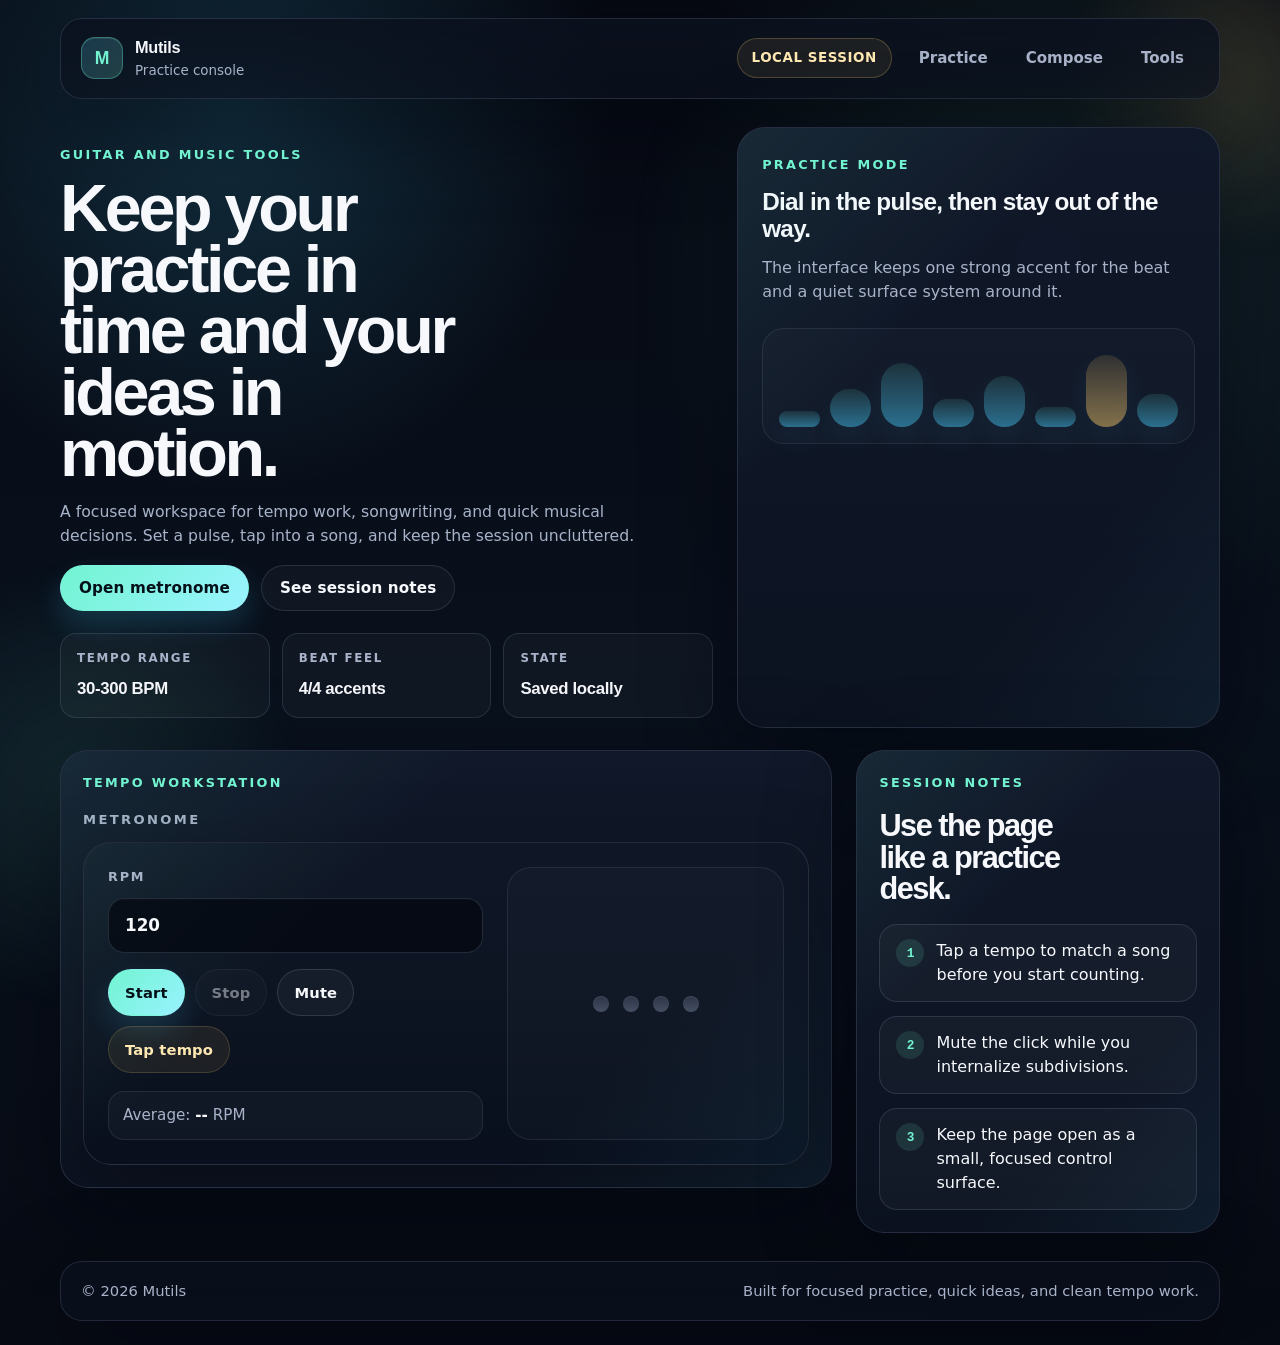
==== index.html @ ac15b877 "Inline strummer widget into main.html - Move strummer.html content directly into components/main.htm" ====
<!doctype html>
<html lang="en">
  <head>
    <meta charset="utf-8">
    <meta name="viewport" content="width=device-width, initial-scale=1">
    <title>Mutils</title>
    <link rel="stylesheet" href="assets/css/styles.css">
    <link rel="stylesheet" href="assets/css/metronome.css">
    <link rel="stylesheet" href="assets/css/strummer.css">
    <script src="assets/js/app.js" defer></script>
    <script src="assets/js/metronome.js" defer></script>
    <script src="assets/js/strummer.js" defer></script>
  </head>
  <body>
    <div class="app-shell">
      <div data-component="components/header.html"></div>
      <main data-component="components/main.html"></main>
      <div data-component="components/footer.html"></div>
    </div>
  </body>
</html>
---- assets/css/styles.css ----
:root {
  color-scheme: dark;
  --bg: #070b14;
  --bg-soft: #0e1524;
  --panel: rgba(13, 20, 35, 0.82);
  --panel-strong: rgba(16, 24, 42, 0.94);
  --text: #f6f8fc;
  --muted: #a8b3c9;
  --line: rgba(167, 182, 214, 0.16);
  --line-strong: rgba(124, 244, 212, 0.24);
  --accent: #72f4d1;
  --accent-strong: #48cfff;
  --accent-warm: #f2c66d;
  --shadow: 0 24px 90px rgba(1, 4, 12, 0.45);
  --radius-xl: 28px;
  --radius-lg: 22px;
  --radius-md: 16px;
  --display: "Bahnschrift", "Aptos Display", "Segoe UI Variable Display", "Segoe UI", sans-serif;
  --body: "Aptos", "Segoe UI", system-ui, sans-serif;
  --mono: "Cascadia Mono", "SFMono-Regular", Consolas, monospace;
}

* {
  box-sizing: border-box;
}

html {
  min-height: 100%;
}

body {
  min-height: 100vh;
  margin: 0;
  color: var(--text);
  font-family: var(--body);
  line-height: 1.5;
  background:
    radial-gradient(circle at 18% 8%, rgba(72, 207, 255, 0.18), transparent 24rem),
    radial-gradient(circle at 82% 18%, rgba(114, 244, 209, 0.12), transparent 26rem),
    linear-gradient(180deg, #060912 0%, #09111d 54%, #070b14 100%);
  overflow-x: hidden;
}

body::before,
body::after {
  content: "";
  position: fixed;
  inset: auto;
  pointer-events: none;
  z-index: -1;
  filter: blur(18px);
  opacity: 0.9;
}

body::before {
  top: -6rem;
  right: -8rem;
  width: 22rem;
  height: 22rem;
  border-radius: 50%;
  background: radial-gradient(circle, rgba(242, 198, 109, 0.18) 0%, rgba(242, 198, 109, 0) 70%);
}

body::after {
  bottom: -8rem;
  left: -10rem;
  width: 30rem;
  height: 30rem;
  border-radius: 50%;
  background: radial-gradient(circle, rgba(114, 244, 209, 0.12) 0%, rgba(114, 244, 209, 0) 68%);
}

a {
  color: inherit;
  text-decoration: none;
}

a,
button,
input {
  -webkit-tap-highlight-color: transparent;
}

.app-shell {
  display: grid;
  min-height: 100vh;
  grid-template-rows: auto 1fr auto;
}

.site-header,
.hero,
.workspace-grid,
.site-footer {
  width: min(1160px, calc(100% - 32px));
  margin-inline: auto;
}

.site-header,
.site-footer,
.hero,
.workspace-grid {
  opacity: 0;
  transform: translateY(12px);
  transition:
    opacity 220ms ease,
    transform 220ms ease;
}

body[data-ready="true"] .site-header,
body[data-ready="true"] .hero,
body[data-ready="true"] .workspace-grid,
body[data-ready="true"] .site-footer {
  opacity: 1;
  transform: translateY(0);
}

.site-header {
  display: flex;
  align-items: center;
  justify-content: space-between;
  gap: 20px;
  margin-top: 18px;
  padding: 16px 20px;
  border: 1px solid var(--line);
  border-radius: var(--radius-lg);
  background: linear-gradient(180deg, rgba(11, 17, 30, 0.88), rgba(11, 17, 30, 0.68));
  box-shadow: var(--shadow);
  backdrop-filter: blur(18px);
}

.brand {
  display: inline-flex;
  align-items: center;
  gap: 12px;
  min-width: 0;
}

.brand-mark {
  display: grid;
  width: 42px;
  height: 42px;
  place-items: center;
  border: 1px solid rgba(114, 244, 209, 0.32);
  border-radius: 14px;
  background:
    linear-gradient(135deg, rgba(72, 207, 255, 0.18), rgba(114, 244, 209, 0.18)),
    rgba(255, 255, 255, 0.02);
  box-shadow: inset 0 1px 0 rgba(255, 255, 255, 0.08);
  color: var(--accent);
  font-family: var(--display);
  font-size: 1.1rem;
  font-weight: 700;
}

.brand-copy {
  display: grid;
  gap: 2px;
}

.brand-copy strong {
  font-family: var(--display);
  font-size: 1.02rem;
  font-weight: 700;
  letter-spacing: -0.02em;
}

.brand-copy small {
  color: var(--muted);
  font-size: 0.84rem;
}

.header-meta {
  display: flex;
  align-items: center;
  justify-content: flex-end;
  gap: 12px;
  flex-wrap: wrap;
}

.session-pill {
  display: inline-flex;
  align-items: center;
  gap: 8px;
  padding: 9px 14px;
  border: 1px solid rgba(242, 198, 109, 0.24);
  border-radius: 999px;
  background: rgba(242, 198, 109, 0.08);
  color: #ffe8b2;
  font-size: 0.84rem;
  font-weight: 700;
  letter-spacing: 0.04em;
  text-transform: uppercase;
}

.nav-links {
  display: flex;
  align-items: center;
  gap: 8px;
  flex-wrap: wrap;
}

.nav-links a {
  min-height: 38px;
  padding: 9px 14px;
  border-radius: 999px;
  color: var(--muted);
  font-size: 0.94rem;
  font-weight: 600;
  border: 1px solid transparent;
  transition:
    background-color 160ms ease,
    border-color 160ms ease,
    color 160ms ease,
    transform 160ms ease;
}

.nav-links a:hover,
.nav-links a:focus-visible {
  border-color: rgba(114, 244, 209, 0.18);
  background: rgba(255, 255, 255, 0.03);
  color: var(--text);
  outline: none;
  transform: translateY(-1px);
}

.hero {
  display: grid;
  grid-template-columns: minmax(0, 1.15fr) minmax(280px, 0.85fr);
  gap: 24px;
  align-items: stretch;
  padding: 28px 0 12px;
}

.hero-content,
.hero-card,
.workspace-panel,
.notes-card {
  min-width: 0;
}

.hero-content {
  padding: 18px 0 10px;
}

.eyebrow,
.section-kicker,
.panel-kicker {
  margin: 0 0 14px;
  color: var(--accent);
  font-size: 0.8rem;
  font-weight: 800;
  letter-spacing: 0.18em;
  text-transform: uppercase;
}

.hero h1,
.notes-card h2 {
  margin: 0;
  font-family: var(--display);
  letter-spacing: -0.05em;
}

.hero h1 {
  max-width: 11ch;
  font-size: clamp(2.4rem, 5.2vw, 4.6rem);
  line-height: 0.92;
}

.hero-copy {
  max-width: 60ch;
  margin: 16px 0 0;
  color: var(--muted);
  font-size: 0.98rem;
}

.hero-actions {
  display: flex;
  gap: 12px;
  flex-wrap: wrap;
  margin-top: 18px;
}

.button {
  display: inline-flex;
  align-items: center;
  justify-content: center;
  min-height: 46px;
  padding: 0 18px;
  border-radius: 999px;
  border: 1px solid transparent;
  font-size: 0.95rem;
  font-weight: 700;
  letter-spacing: 0.01em;
  transition:
    transform 160ms ease,
    box-shadow 160ms ease,
    border-color 160ms ease,
    background-color 160ms ease;
}

.button:hover,
.button:focus-visible {
  transform: translateY(-1px);
  outline: none;
}

.button-primary {
  color: #041018;
  background: linear-gradient(135deg, var(--accent) 0%, #9af3ff 100%);
  box-shadow: 0 14px 28px rgba(72, 207, 255, 0.18);
}

.button-primary:hover,
.button-primary:focus-visible {
  box-shadow: 0 16px 34px rgba(72, 207, 255, 0.24);
}

.button-ghost {
  border-color: var(--line);
  background: rgba(255, 255, 255, 0.03);
  color: var(--text);
}

.button-ghost:hover,
.button-ghost:focus-visible {
  border-color: rgba(114, 244, 209, 0.28);
  background: rgba(255, 255, 255, 0.05);
}

.hero-stats {
  display: grid;
  grid-template-columns: repeat(3, minmax(0, 1fr));
  gap: 12px;
  margin: 22px 0 0;
}

.hero-stats > div {
  padding: 16px;
  border: 1px solid var(--line);
  border-radius: var(--radius-md);
  background: rgba(255, 255, 255, 0.03);
}

.hero-stats dt {
  color: var(--muted);
  font-size: 0.74rem;
  font-weight: 800;
  letter-spacing: 0.14em;
  text-transform: uppercase;
}

.hero-stats dd {
  margin: 8px 0 0;
  font-family: var(--display);
  font-size: 1.05rem;
  font-weight: 700;
  letter-spacing: -0.02em;
}

.hero-card,
.workspace-panel,
.notes-card {
  position: relative;
  overflow: hidden;
  border: 1px solid var(--line);
  border-radius: var(--radius-xl);
  background:
    linear-gradient(180deg, rgba(17, 25, 43, 0.88), rgba(12, 19, 33, 0.92)),
    var(--panel);
  box-shadow: var(--shadow);
  backdrop-filter: blur(18px);
}

.hero-card {
  padding: 24px;
}

.hero-card::before,
.workspace-panel::before,
.notes-card::before {
  content: "";
  position: absolute;
  inset: 0;
  background:
    linear-gradient(135deg, rgba(114, 244, 209, 0.08), transparent 35%),
    linear-gradient(315deg, rgba(72, 207, 255, 0.06), transparent 30%);
  pointer-events: none;
}

.hero-card strong {
  display: block;
  margin-top: 12px;
  font-family: var(--display);
  font-size: clamp(1.25rem, 1.9vw, 1.7rem);
  line-height: 1.12;
  letter-spacing: -0.03em;
}

.hero-card p,
.notes-card p,
.notes-list {
  position: relative;
  z-index: 1;
}

.hero-card p {
  margin: 14px 0 0;
  color: var(--muted);
}

.signal-track {
  position: relative;
  z-index: 1;
  display: flex;
  align-items: end;
  gap: 10px;
  height: 116px;
  margin-top: 24px;
  padding: 16px;
  border: 1px solid rgba(167, 182, 214, 0.12);
  border-radius: 22px;
  background: rgba(255, 255, 255, 0.02);
}

.signal-track span {
  flex: 1;
  min-height: 16px;
  border-radius: 999px;
  background: linear-gradient(180deg, rgba(114, 244, 209, 0.2), rgba(72, 207, 255, 0.86));
  box-shadow: 0 12px 24px rgba(72, 207, 255, 0.12);
  transform-origin: bottom;
  opacity: 0.55;
}

.signal-track span:nth-child(1) { height: 18%; }
.signal-track span:nth-child(2) { height: 46%; }
.signal-track span:nth-child(3) { height: 78%; }
.signal-track span:nth-child(4) { height: 34%; }
.signal-track span:nth-child(5) { height: 62%; }
.signal-track span:nth-child(6) { height: 24%; }
.signal-track span:nth-child(7) { height: 88%; background: linear-gradient(180deg, rgba(242, 198, 109, 0.24), rgba(242, 198, 109, 0.92)); }
.signal-track span:nth-child(8) { height: 40%; }

.workspace-grid {
  display: grid;
  grid-template-columns: minmax(0, 1.36fr) minmax(280px, 0.64fr);
  gap: 24px;
  align-items: start;
  padding: 10px 0 20px;
}

.workspace-panel,
.notes-card {
  padding: 22px;
}

.workspace-panel {
  min-width: 0;
}

.section-kicker {
  position: relative;
  z-index: 1;
  margin-bottom: 18px;
}

.notes-card {
  position: sticky;
  top: 18px;
}

.notes-card h2 {
  position: relative;
  z-index: 1;
  max-width: 11ch;
  font-size: clamp(1.8rem, 2.4vw, 2.5rem);
  line-height: 1.02;
}

.notes-list {
  display: grid;
  gap: 14px;
  margin: 20px 0 0;
  padding: 0;
  list-style: none;
  counter-reset: note-step;
}

.notes-list li {
  display: grid;
  grid-template-columns: auto 1fr;
  gap: 12px;
  padding: 14px 16px;
  border: 1px solid var(--line);
  border-radius: 18px;
  background: rgba(255, 255, 255, 0.03);
  color: var(--text);
}

.notes-list li::before {
  counter-increment: note-step;
  content: counter(note-step);
  display: grid;
  width: 28px;
  height: 28px;
  place-items: center;
  border-radius: 999px;
  background: rgba(114, 244, 209, 0.12);
  color: var(--accent);
  font-family: var(--mono);
  font-size: 0.8rem;
  font-weight: 700;
}

.notes-list li strong {
  display: block;
  margin-bottom: 4px;
}

.site-footer {
  display: flex;
  justify-content: space-between;
  gap: 16px;
  margin-top: 8px;
  margin-bottom: 24px;
  padding: 18px 20px;
  border: 1px solid var(--line);
  border-radius: var(--radius-lg);
  background: rgba(11, 17, 30, 0.68);
  color: var(--muted);
  font-size: 0.92rem;
  box-shadow: var(--shadow);
  backdrop-filter: blur(18px);
}

.site-footer span:last-child {
  text-align: right;
}

.load-error {
  width: min(720px, calc(100% - 32px));
  margin: 48px auto;
  padding: 24px;
  border: 1px solid var(--line);
  border-radius: var(--radius-lg);
  background: var(--panel-strong);
}

.load-error h1 {
  margin: 0 0 8px;
  font-family: var(--display);
}

.load-error p {
  margin: 0;
  color: var(--muted);
}

:focus-visible {
  outline: 2px solid rgba(114, 244, 209, 0.8);
  outline-offset: 3px;
}

@media (max-width: 980px) {
  .hero,
  .workspace-grid {
    grid-template-columns: 1fr;
  }

  .notes-card {
    position: static;
  }
}

@media (max-width: 760px) {
  .site-header,
  .hero,
  .workspace-grid,
  .site-footer {
    width: min(100% - 24px, 1160px);
  }

  .site-header {
    flex-direction: column;
    align-items: flex-start;
  }

  .header-meta,
  .nav-links {
    width: 100%;
  }

  .header-meta {
    flex-direction: column;
    align-items: flex-start;
  }

  .nav-links {
    justify-content: flex-start;
  }

  .hero {
    padding-top: 20px;
  }

  .hero h1 {
    max-width: 12ch;
    font-size: clamp(2.9rem, 14vw, 4.8rem);
  }

  .hero-stats {
    grid-template-columns: 1fr;
  }

  .hero-actions {
    flex-direction: column;
    align-items: stretch;
  }

  .button {
    width: 100%;
  }

  .site-footer {
    flex-direction: column;
  }

  .site-footer span:last-child {
    text-align: left;
  }
}

@media (prefers-reduced-motion: reduce) {
  *,
  *::before,
  *::after {
    animation-duration: 0.01ms !important;
    animation-iteration-count: 1 !important;
    transition-duration: 0.01ms !important;
    scroll-behavior: auto !important;
  }
}
---- assets/css/metronome.css ----
/* Metronome widget styles */
.widget-area {
  display: block;
  width: 100%;
  padding: 0;
  margin: 0;
}

.metronome-embed {
  width: 100%;
  min-width: 0;
}

.metronome {
  box-sizing: border-box;
  width: 100%;
  max-width: none;
  margin: 0;
}

.widget-module {
  padding: 0;
}

.widget-title {
  margin: 0 0 12px;
  color: var(--muted);
  font-size: 0.82rem;
  font-weight: 800;
  letter-spacing: 0.18em;
  text-transform: uppercase;
}

.metronome-card {
  position: relative;
  display: grid;
  grid-template-columns: minmax(0, 1.15fr) minmax(220px, 0.85fr);
  gap: 24px;
  align-items: stretch;
  width: 100%;
  overflow: hidden;
  padding: 24px;
  border: 1px solid rgba(167, 182, 214, 0.16);
  border-radius: 28px;
  background:
    linear-gradient(180deg, rgba(15, 23, 39, 0.96), rgba(9, 15, 28, 0.98)),
    rgba(21, 27, 35, 0.96);
  color: var(--text, #eee);
  box-shadow: 0 24px 80px rgba(0, 0, 0, 0.28);
}

.metronome-card::before {
  content: "";
  position: absolute;
  inset: 0;
  background:
    linear-gradient(135deg, rgba(114, 244, 209, 0.08), transparent 30%),
    linear-gradient(315deg, rgba(72, 207, 255, 0.06), transparent 28%);
  pointer-events: none;
}

.metronome-controls,
.metronome-visual {
  position: relative;
  z-index: 1;
}

.metronome-controls {
  display: flex;
  flex-direction: column;
  gap: 12px;
  min-width: 0;
}

.metronome-controls label {
  color: var(--muted, #bdbdbd);
  font-size: 0.8rem;
  font-weight: 800;
  letter-spacing: 0.14em;
  text-transform: uppercase;
}

#metronome-rpm {
  width: 100%;
  padding: 14px 16px;
  border: 1px solid rgba(167, 182, 214, 0.18);
  border-radius: 16px;
  background: rgba(4, 8, 16, 0.72);
  color: inherit;
  font: inherit;
  font-size: 1.05rem;
  font-weight: 700;
  appearance: textfield;
  box-shadow: inset 0 1px 0 rgba(255, 255, 255, 0.02);
}

#metronome-rpm::-webkit-outer-spin-button,
#metronome-rpm::-webkit-inner-spin-button {
  appearance: none;
  margin: 0;
}

.buttons {
  display: flex;
  gap: 10px;
  align-items: center;
  flex-wrap: wrap;
  margin-top: 4px;
}

.btn {
  display: inline-flex;
  align-items: center;
  justify-content: center;
  min-height: 42px;
  padding: 0.72rem 1rem;
  border-radius: 999px;
  border: 1px solid rgba(167, 182, 214, 0.18);
  background: rgba(255, 255, 255, 0.04);
  color: inherit;
  cursor: pointer;
  font: inherit;
  font-size: 0.92rem;
  font-weight: 700;
  letter-spacing: 0.01em;
  transition:
    transform 160ms ease,
    box-shadow 160ms ease,
    background-color 160ms ease,
    border-color 160ms ease,
    color 160ms ease;
}

.btn:hover:not(:disabled),
.btn:focus-visible:not(:disabled) {
  transform: translateY(-1px);
  outline: none;
}

.btn.primary {
  border: 1px solid transparent;
  background: linear-gradient(135deg, var(--accent) 0%, #98f2ff 100%);
  color: #041018;
  box-shadow: 0 14px 28px rgba(72, 207, 255, 0.16);
}

.btn.primary:hover:not(:disabled),
.btn.primary:focus-visible:not(:disabled) {
  box-shadow: 0 16px 32px rgba(72, 207, 255, 0.22);
}

.btn.secondary {
  border-color: rgba(242, 198, 109, 0.18);
  background: rgba(242, 198, 109, 0.08);
  color: #ffe8b2;
}

.btn[aria-pressed="true"] {
  border-color: rgba(114, 244, 209, 0.36);
  background: rgba(114, 244, 209, 0.12);
  color: var(--text);
  box-shadow: inset 0 0 0 1px rgba(114, 244, 209, 0.08);
}

.btn:disabled {
  opacity: 0.45;
  cursor: not-allowed;
}

.tap-panel {
  display: flex;
  align-items: center;
  gap: 0.75rem;
  flex-wrap: wrap;
  margin-top: 6px;
  padding: 12px 14px;
  border: 1px solid rgba(167, 182, 214, 0.12);
  border-radius: 16px;
  background: rgba(255, 255, 255, 0.03);
}

.tap-display {
  color: var(--muted);
  font-size: 0.95rem;
}

.tap-display strong {
  color: var(--text);
}

.metronome-visual {
  display: flex;
  align-items: center;
  justify-content: center;
}

.beat-strip {
  display: flex;
  gap: 14px;
  align-items: center;
  justify-content: center;
  width: 100%;
  min-height: 100%;
  padding: 20px 16px;
  border: 1px solid rgba(167, 182, 214, 0.12);
  border-radius: 24px;
  background: rgba(255, 255, 255, 0.02);
}

.beat {
  width: 16px;
  height: 16px;
  border-radius: 999px;
  background: linear-gradient(180deg, rgba(167, 182, 214, 0.26), rgba(167, 182, 214, 0.5));
  box-shadow: inset 0 1px 0 rgba(255, 255, 255, 0.14);
  transition:
    transform 120ms ease,
    box-shadow 120ms ease,
    background-color 120ms ease,
    opacity 120ms ease;
  opacity: 0.7;
}

.beat.active {
  transform: scale(1.8);
  opacity: 1;
  box-shadow: 0 0 0 8px rgba(114, 244, 209, 0.08);
}

.beat.accent {
  background: linear-gradient(180deg, rgba(242, 198, 109, 0.92), rgba(255, 227, 150, 0.98));
}

.beat.regular {
  background: linear-gradient(180deg, rgba(114, 244, 209, 0.82), rgba(72, 207, 255, 0.96));
}

.sr-only {
  position: absolute !important;
  height: 1px;
  width: 1px;
  overflow: hidden;
  clip: rect(1px, 1px, 1px, 1px);
  white-space: nowrap;
}

@media (max-width: 760px) {
  .metronome-card {
    grid-template-columns: 1fr;
  }

  .buttons {
    gap: 8px;
  }

  .btn {
    flex: 1 1 calc(50% - 4px);
  }

  .beat-strip {
    min-height: 120px;
  }
}

@media (max-width: 520px) {
  .btn {
    flex-basis: 100%;
  }
}
---- assets/css/strummer.css ----
.strummer-embed { width: 100%; min-width: 0; }
/* Guitar strumming pattern widget */
.strum-card {
  position: relative;
  display: grid;
  grid-template-columns: minmax(0, 1fr);
  gap: 20px;
  width: 100%;
  overflow: hidden;
  padding: 24px;
  border: 1px solid rgba(167, 182, 214, 0.16);
  border-radius: 28px;
  background:
    linear-gradient(180deg, rgba(15, 23, 39, 0.96), rgba(9, 15, 28, 0.98)),
    rgba(21, 27, 35, 0.96);
  color: var(--text, #eee);
  box-shadow: 0 24px 80px rgba(0, 0, 0, 0.28);
}

.strum-card::before {
  content: "";
  position: absolute;
  inset: 0;
  background:
    linear-gradient(135deg, rgba(114, 244, 209, 0.08), transparent 30%),
    linear-gradient(315deg, rgba(72, 207, 255, 0.06), transparent 28%);
  pointer-events: none;
}

.strum-controls,
.strum-visual {
  position: relative;
  z-index: 1;
}

.strum-controls {
  display: flex;
  flex-direction: column;
  gap: 14px;
}

.strum-grid-label {
  color: var(--muted, #bdbdbd);
  font-size: 0.8rem;
  font-weight: 800;
  letter-spacing: 0.14em;
  text-transform: uppercase;
  margin: 0;
}

.strum-notes {
  display: grid;
  grid-template-columns: repeat(8, 1fr);
  gap: 6px;
  padding: 14px 12px;
  border: 1px solid rgba(167, 182, 214, 0.12);
  border-radius: 16px;
  background: rgba(255, 255, 255, 0.02);
}

.strum-note {
  display: flex;
  flex-direction: column;
  align-items: center;
}

.strum-note-btn {
  width: 100%;
  aspect-ratio: 1;
  min-width: 0;
  border: 1px solid rgba(167, 182, 214, 0.18);
  border-radius: 12px;
  background: rgba(255, 255, 255, 0.04);
  color: var(--muted);
  cursor: pointer;
  font-family: var(--body);
  font-size: 0.75rem;
  font-weight: 700;
  display: flex;
  align-items: center;
  justify-content: center;
  transition:
    background 160ms ease,
    border-color 160ms ease,
    color 160ms ease,
    box-shadow 160ms ease,
    transform 120ms ease;
}

.strum-note-btn:hover:not(:disabled) {
  background: rgba(255, 255, 255, 0.08);
  transform: translateY(-1px);
}

.strum-note-btn:focus-visible {
  outline: 2px solid rgba(114, 244, 209, 0.6);
  outline-offset: 2px;
}

.strum-note-btn[data-strum="up"] {
  background: linear-gradient(180deg, rgba(114, 244, 209, 0.18), rgba(72, 207, 255, 0.12));
  border-color: rgba(114, 244, 209, 0.30);
  color: var(--accent);
  box-shadow: inset 0 1px 0 rgba(114, 244, 209, 0.10);
}

.strum-note-btn[data-strum="down"] {
  background: linear-gradient(180deg, rgba(242, 198, 109, 0.22), rgba(242, 198, 109, 0.10));
  border-color: rgba(242, 198, 109, 0.30);
  color: #ffe8b2;
  box-shadow: inset 0 1px 0 rgba(242, 198, 109, 0.10);
}

.strum-note-btn[data-strum="mute"] {
  background: rgba(255, 255, 255, 0.03);
  border-color: rgba(167, 182, 214, 0.08);
  color: rgba(255, 255, 255, 0.2);
  box-shadow: none;
}

.strum-note.active .strum-note-btn[data-strum="up"] {
  box-shadow: 0 0 12px rgba(114, 244, 209, 0.30), 0 0 0 2px rgba(114, 244, 209, 0.25);
  transform: scale(1.1);
}

.strum-note.active .strum-note-btn[data-strum="down"] {
  box-shadow: 0 0 12px rgba(242, 198, 109, 0.30), 0 0 0 2px rgba(242, 198, 109, 0.25);
  transform: scale(1.1);
}

.strum-note.active .strum-note-btn[data-strum="mute"] {
  box-shadow: 0 0 12px rgba(167, 182, 214, 0.15), 0 0 0 2px rgba(167, 182, 214, 0.12);
  transform: scale(1.1);
}

.strum-beat-indicator {
  display: grid;
  grid-template-columns: repeat(8, 1fr);
  gap: 6px;
  padding: 0 12px;
}

.strum-beat-mark {
  height: 3px;
  border-radius: 999px;
  background: rgba(167, 182, 214, 0.10);
  transition: background 160ms ease;
}

.strum-beat-mark:nth-child(1),
.strum-beat-mark:nth-child(3),
.strum-beat-mark:nth-child(5),
.strum-beat-mark:nth-child(7) {
  background: rgba(167, 182, 214, 0.08);
}

.strum-beat-mark:nth-child(1) { background: rgba(242, 198, 109, 0.30); }
.strum-beat-mark:nth-child(3) { background: rgba(114, 244, 209, 0.18); }
.strum-beat-mark:nth-child(5) { background: rgba(114, 244, 209, 0.18); }
.strum-beat-mark:nth-child(7) { background: rgba(114, 244, 209, 0.18); }

.strum-status {
  color: var(--muted);
  font-size: 0.85rem;
  text-align: center;
  padding: 8px 0 0;
  min-height: 1.6em;
}
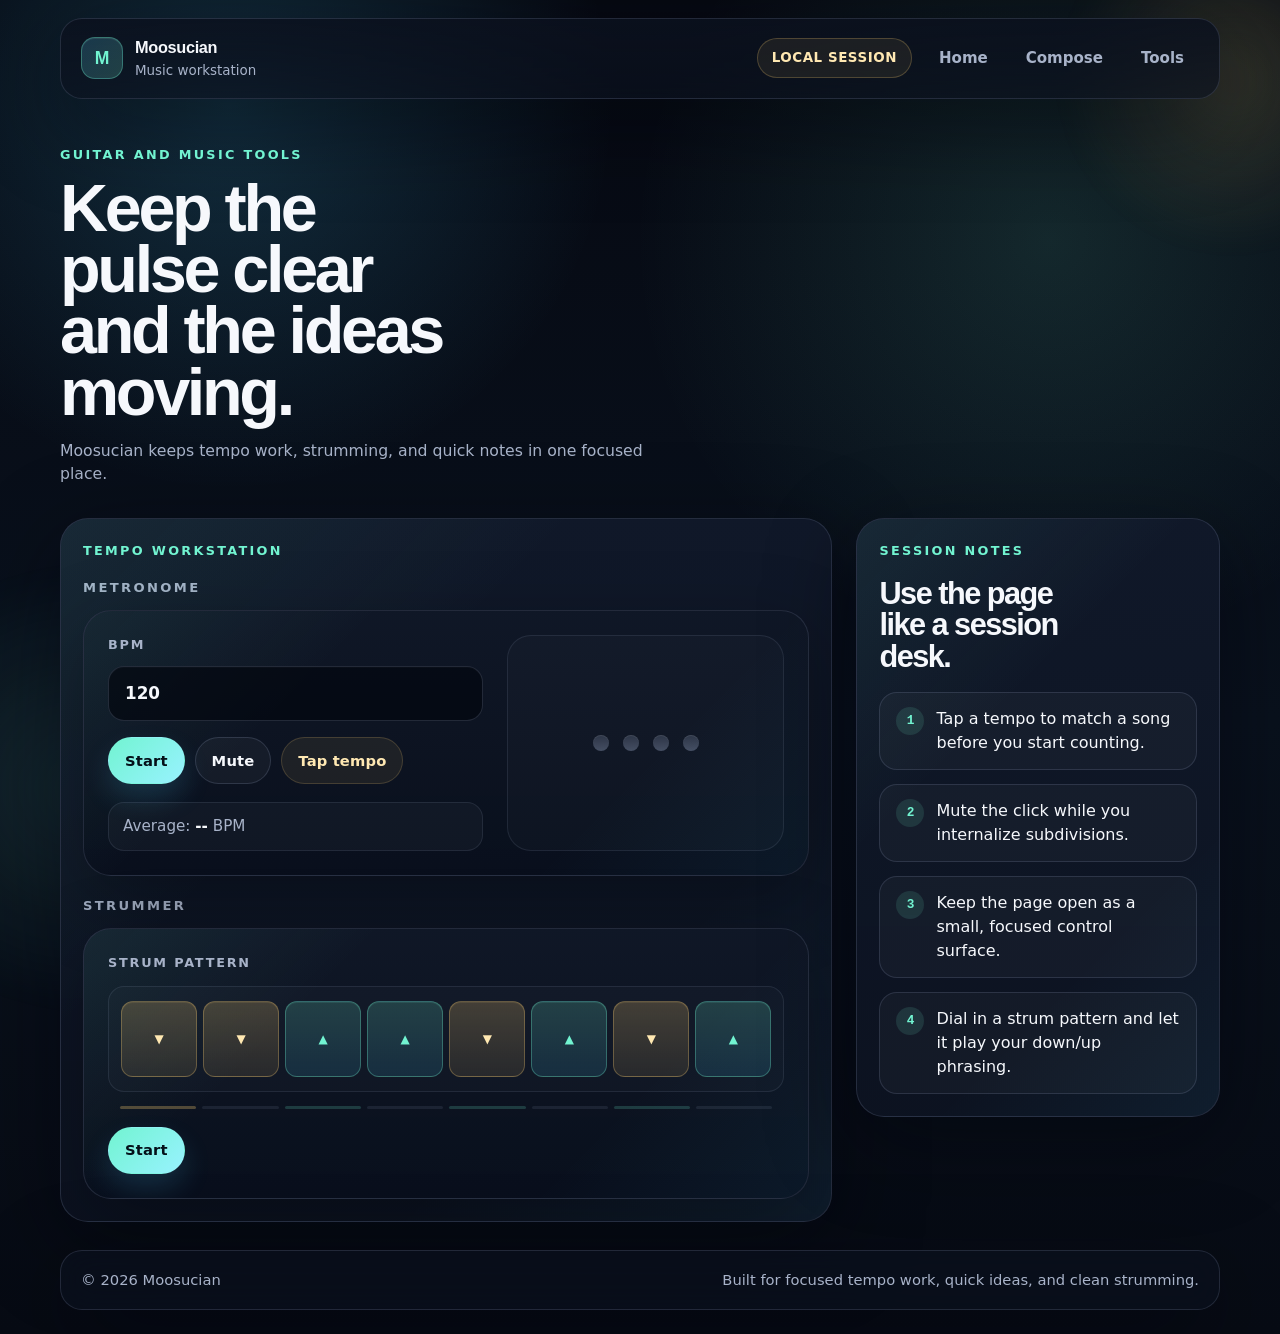
==== commit de727f4e: "Misc ui update and bug fixing." ====
--- a/index.html
+++ b/index.html
@@ -3,7 +3,7 @@
   <head>
     <meta charset="utf-8">
     <meta name="viewport" content="width=device-width, initial-scale=1">
-    <title>Mutils</title>
+    <title>Moosucian</title>
     <link rel="stylesheet" href="assets/css/styles.css">
     <link rel="stylesheet" href="assets/css/metronome.css">
     <link rel="stylesheet" href="assets/css/strummer.css">
@@ -19,5 +19,3 @@
     </div>
   </body>
 </html>
-
-
--- a/assets/css/styles.css
+++ b/assets/css/styles.css
@@ -225,14 +225,13 @@
 
 .hero {
   display: grid;
-  grid-template-columns: minmax(0, 1.15fr) minmax(280px, 0.85fr);
+  grid-template-columns: 1fr;
   gap: 24px;
   align-items: stretch;
   padding: 28px 0 12px;
 }
 
 .hero-content,
-.hero-card,
 .workspace-panel,
 .notes-card {
   min-width: 0;
@@ -243,8 +242,7 @@
 }
 
 .eyebrow,
-.section-kicker,
-.panel-kicker {
+.section-kicker {
   margin: 0 0 14px;
   color: var(--accent);
   font-size: 0.8rem;
@@ -273,91 +271,6 @@
   font-size: 0.98rem;
 }
 
-.hero-actions {
-  display: flex;
-  gap: 12px;
-  flex-wrap: wrap;
-  margin-top: 18px;
-}
-
-.button {
-  display: inline-flex;
-  align-items: center;
-  justify-content: center;
-  min-height: 46px;
-  padding: 0 18px;
-  border-radius: 999px;
-  border: 1px solid transparent;
-  font-size: 0.95rem;
-  font-weight: 700;
-  letter-spacing: 0.01em;
-  transition:
-    transform 160ms ease,
-    box-shadow 160ms ease,
-    border-color 160ms ease,
-    background-color 160ms ease;
-}
-
-.button:hover,
-.button:focus-visible {
-  transform: translateY(-1px);
-  outline: none;
-}
-
-.button-primary {
-  color: #041018;
-  background: linear-gradient(135deg, var(--accent) 0%, #9af3ff 100%);
-  box-shadow: 0 14px 28px rgba(72, 207, 255, 0.18);
-}
-
-.button-primary:hover,
-.button-primary:focus-visible {
-  box-shadow: 0 16px 34px rgba(72, 207, 255, 0.24);
-}
-
-.button-ghost {
-  border-color: var(--line);
-  background: rgba(255, 255, 255, 0.03);
-  color: var(--text);
-}
-
-.button-ghost:hover,
-.button-ghost:focus-visible {
-  border-color: rgba(114, 244, 209, 0.28);
-  background: rgba(255, 255, 255, 0.05);
-}
-
-.hero-stats {
-  display: grid;
-  grid-template-columns: repeat(3, minmax(0, 1fr));
-  gap: 12px;
-  margin: 22px 0 0;
-}
-
-.hero-stats > div {
-  padding: 16px;
-  border: 1px solid var(--line);
-  border-radius: var(--radius-md);
-  background: rgba(255, 255, 255, 0.03);
-}
-
-.hero-stats dt {
-  color: var(--muted);
-  font-size: 0.74rem;
-  font-weight: 800;
-  letter-spacing: 0.14em;
-  text-transform: uppercase;
-}
-
-.hero-stats dd {
-  margin: 8px 0 0;
-  font-family: var(--display);
-  font-size: 1.05rem;
-  font-weight: 700;
-  letter-spacing: -0.02em;
-}
-
-.hero-card,
 .workspace-panel,
 .notes-card {
   position: relative;
@@ -371,11 +284,6 @@
   backdrop-filter: blur(18px);
 }
 
-.hero-card {
-  padding: 24px;
-}
-
-.hero-card::before,
 .workspace-panel::before,
 .notes-card::before {
   content: "";
@@ -387,59 +295,11 @@
   pointer-events: none;
 }
 
-.hero-card strong {
-  display: block;
-  margin-top: 12px;
-  font-family: var(--display);
-  font-size: clamp(1.25rem, 1.9vw, 1.7rem);
-  line-height: 1.12;
-  letter-spacing: -0.03em;
-}
-
-.hero-card p,
 .notes-card p,
 .notes-list {
   position: relative;
   z-index: 1;
 }
-
-.hero-card p {
-  margin: 14px 0 0;
-  color: var(--muted);
-}
-
-.signal-track {
-  position: relative;
-  z-index: 1;
-  display: flex;
-  align-items: end;
-  gap: 10px;
-  height: 116px;
-  margin-top: 24px;
-  padding: 16px;
-  border: 1px solid rgba(167, 182, 214, 0.12);
-  border-radius: 22px;
-  background: rgba(255, 255, 255, 0.02);
-}
-
-.signal-track span {
-  flex: 1;
-  min-height: 16px;
-  border-radius: 999px;
-  background: linear-gradient(180deg, rgba(114, 244, 209, 0.2), rgba(72, 207, 255, 0.86));
-  box-shadow: 0 12px 24px rgba(72, 207, 255, 0.12);
-  transform-origin: bottom;
-  opacity: 0.55;
-}
-
-.signal-track span:nth-child(1) { height: 18%; }
-.signal-track span:nth-child(2) { height: 46%; }
-.signal-track span:nth-child(3) { height: 78%; }
-.signal-track span:nth-child(4) { height: 34%; }
-.signal-track span:nth-child(5) { height: 62%; }
-.signal-track span:nth-child(6) { height: 24%; }
-.signal-track span:nth-child(7) { height: 88%; background: linear-gradient(180deg, rgba(242, 198, 109, 0.24), rgba(242, 198, 109, 0.92)); }
-.signal-track span:nth-child(8) { height: 40%; }
 
 .workspace-grid {
   display: grid;
@@ -608,19 +468,6 @@
     font-size: clamp(2.9rem, 14vw, 4.8rem);
   }
 
-  .hero-stats {
-    grid-template-columns: 1fr;
-  }
-
-  .hero-actions {
-    flex-direction: column;
-    align-items: stretch;
-  }
-
-  .button {
-    width: 100%;
-  }
-
   .site-footer {
     flex-direction: column;
   }
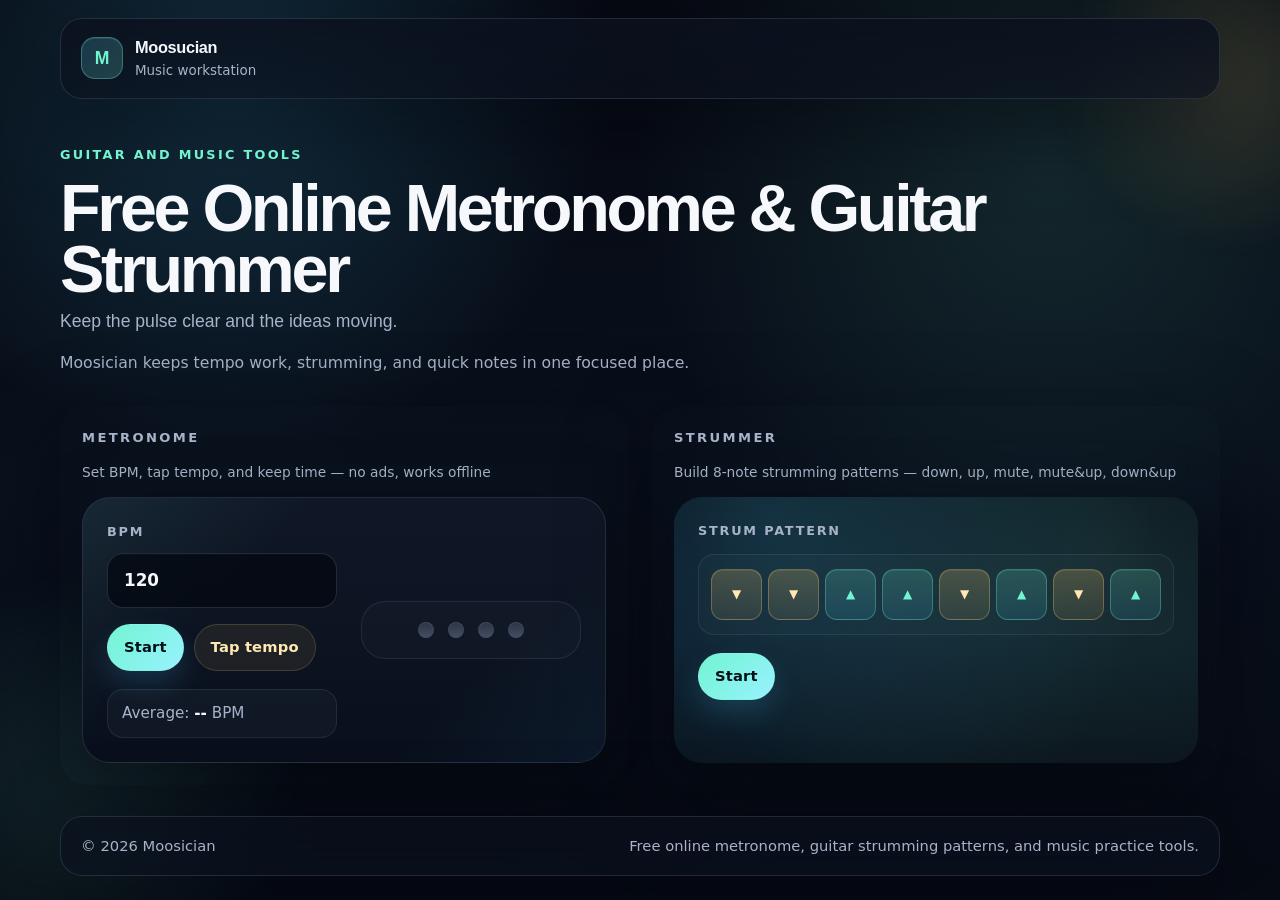
==== commit 488e77cc: "seo tunning." ====
--- a/index.html
+++ b/index.html
@@ -1,9 +1,53 @@
-<!doctype html>
+﻿<!doctype html>
 <html lang="en">
   <head>
     <meta charset="utf-8">
     <meta name="viewport" content="width=device-width, initial-scale=1">
-    <title>Moosucian</title>
+    <title>Moosician — Free Online Metronome &amp; Guitar Strumming Pattern Tool</title>
+    <meta name="description" content="Free online metronome with tap tempo and guitar strumming pattern builder. Set BPM, practice strumming, and keep time — no ads, works offline.">
+    <meta name="theme-color" content="#060912">
+    <link rel="canonical" href="https://moosician.tensorq.workers.dev/">
+    <link rel="icon" type="image/png" sizes="32x32" href="/favicon.png">
+    <meta property="og:title" content="Moosician — Free Online Metronome &amp; Guitar Strumming Pattern Tool">
+    <meta property="og:description" content="Free online metronome with tap tempo and guitar strumming pattern builder. Set BPM, practice strumming, and keep time — no ads, works offline.">
+    <meta property="og:image" content="https://moosician.tensorq.workers.dev/og-image.png">
+    <meta property="og:url" content="https://moosician.tensorq.workers.dev/">
+    <meta property="og:type" content="website">
+    <meta property="og:site_name" content="Moosician">
+    <meta name="twitter:card" content="summary_large_image">
+    <meta name="twitter:title" content="Moosician — Free Online Metronome &amp; Guitar Strumming Pattern Tool">
+    <meta name="twitter:description" content="Free online metronome with tap tempo and guitar strumming pattern builder. Set BPM, practice strumming, and keep time — no ads, works offline.">
+    <meta name="twitter:image" content="https://moosician.tensorq.workers.dev/og-image.png">
+    <script type="application/ld+json">
+    {
+      "@context": "https://schema.org",
+      "@type": "WebApplication",
+      "name": "Moosician",
+      "url": "https://moosician.tensorq.workers.dev/",
+      "description": "Free online metronome with tap tempo and guitar strumming pattern builder. Set BPM, practice strumming, and keep time \u2014 no ads, works offline.",
+      "applicationCategory": "MultimediaApplication",
+      "operatingSystem": "All",
+      "offers": { "@type": "Offer", "price": "0" }
+    }
+    </script>
+    <script type="application/ld+json">
+    {
+      "@context": "https://schema.org",
+      "@type": "HowTo",
+      "name": "Build a Guitar Strumming Pattern",
+      "description": "Build an 8-note guitar strumming pattern with five stroke types: down, up, mute, mute&up, and down&up.",
+      "step": [
+        { "@type": "HowToStep", "position": 1, "name": "Note 1", "description": "Choose a strum for the first note — start with a downstroke." },
+        { "@type": "HowToStep", "position": 2, "name": "Note 2", "description": "Choose a strum for the second note." },
+        { "@type": "HowToStep", "position": 3, "name": "Note 3", "description": "Choose a strum for the third note — try an upstroke here." },
+        { "@type": "HowToStep", "position": 4, "name": "Note 4", "description": "Choose a strum for the fourth note." },
+        { "@type": "HowToStep", "position": 5, "name": "Note 5", "description": "Choose a strum for the fifth note." },
+        { "@type": "HowToStep", "position": 6, "name": "Note 6", "description": "Choose a strum for the sixth note." },
+        { "@type": "HowToStep", "position": 7, "name": "Note 7", "description": "Choose a strum for the seventh note." },
+        { "@type": "HowToStep", "position": 8, "name": "Note 8", "description": "Choose a strum for the eighth note — finish strong." }
+      ]
+    }
+    </script>
     <link rel="stylesheet" href="assets/css/styles.css">
     <link rel="stylesheet" href="assets/css/metronome.css">
     <link rel="stylesheet" href="assets/css/strummer.css">
@@ -18,4 +62,4 @@
       <div data-component="components/footer.html"></div>
     </div>
   </body>
-</html>
+</html>
--- a/assets/css/styles.css
+++ b/assets/css/styles.css
@@ -1,4 +1,4 @@
-:root {
+﻿:root {
   color-scheme: dark;
   --bg: #070b14;
   --bg-soft: #0e1524;
@@ -169,60 +169,6 @@
   font-size: 0.84rem;
 }
 
-.header-meta {
-  display: flex;
-  align-items: center;
-  justify-content: flex-end;
-  gap: 12px;
-  flex-wrap: wrap;
-}
-
-.session-pill {
-  display: inline-flex;
-  align-items: center;
-  gap: 8px;
-  padding: 9px 14px;
-  border: 1px solid rgba(242, 198, 109, 0.24);
-  border-radius: 999px;
-  background: rgba(242, 198, 109, 0.08);
-  color: #ffe8b2;
-  font-size: 0.84rem;
-  font-weight: 700;
-  letter-spacing: 0.04em;
-  text-transform: uppercase;
-}
-
-.nav-links {
-  display: flex;
-  align-items: center;
-  gap: 8px;
-  flex-wrap: wrap;
-}
-
-.nav-links a {
-  min-height: 38px;
-  padding: 9px 14px;
-  border-radius: 999px;
-  color: var(--muted);
-  font-size: 0.94rem;
-  font-weight: 600;
-  border: 1px solid transparent;
-  transition:
-    background-color 160ms ease,
-    border-color 160ms ease,
-    color 160ms ease,
-    transform 160ms ease;
-}
-
-.nav-links a:hover,
-.nav-links a:focus-visible {
-  border-color: rgba(114, 244, 209, 0.18);
-  background: rgba(255, 255, 255, 0.03);
-  color: var(--text);
-  outline: none;
-  transform: translateY(-1px);
-}
-
 .hero {
   display: grid;
   grid-template-columns: 1fr;
@@ -231,18 +177,12 @@
   padding: 28px 0 12px;
 }
 
-.hero-content,
-.workspace-panel,
-.notes-card {
+.hero-content {
   min-width: 0;
-}
-
-.hero-content {
   padding: 18px 0 10px;
 }
 
-.eyebrow,
-.section-kicker {
+.eyebrow {
   margin: 0 0 14px;
   color: var(--accent);
   font-size: 0.8rem;
@@ -251,130 +191,53 @@
   text-transform: uppercase;
 }
 
-.hero h1,
-.notes-card h2 {
+.hero h1 {
   margin: 0;
   font-family: var(--display);
   letter-spacing: -0.05em;
-}
-
-.hero h1 {
-  max-width: 11ch;
+  max-width: none;
   font-size: clamp(2.4rem, 5.2vw, 4.6rem);
   line-height: 0.92;
 }
+.hero-subtitle {
+  margin: 8px 0 0;
+  color: var(--muted);
+  font-size: 1.1rem;
+  font-family: var(--display);
+}
+
 
 .hero-copy {
-  max-width: 60ch;
+  max-width: none;
   margin: 16px 0 0;
   color: var(--muted);
   font-size: 0.98rem;
 }
 
-.workspace-panel,
-.notes-card {
+.widget-card {
   position: relative;
+  display: flex;
+  flex-direction: column;
   overflow: hidden;
-  border: 1px solid var(--line);
   border-radius: var(--radius-xl);
-  background:
-    linear-gradient(180deg, rgba(17, 25, 43, 0.88), rgba(12, 19, 33, 0.92)),
-    var(--panel);
   box-shadow: var(--shadow);
   backdrop-filter: blur(18px);
-}
-
-.workspace-panel::before,
-.notes-card::before {
-  content: "";
-  position: absolute;
-  inset: 0;
-  background:
-    linear-gradient(135deg, rgba(114, 244, 209, 0.08), transparent 35%),
-    linear-gradient(315deg, rgba(72, 207, 255, 0.06), transparent 30%);
-  pointer-events: none;
-}
-
-.notes-card p,
-.notes-list {
-  position: relative;
-  z-index: 1;
-}
+  padding: 22px;
+  min-width: 0;
+}
+.widget-subtitle {
+  margin: 2px 0 14px;
+  color: var(--muted);
+  font-size: 0.86rem;
+}
+
 
 .workspace-grid {
   display: grid;
-  grid-template-columns: minmax(0, 1.36fr) minmax(280px, 0.64fr);
+  grid-template-columns: 1fr 1fr;
   gap: 24px;
-  align-items: start;
+  align-items: stretch;
   padding: 10px 0 20px;
-}
-
-.workspace-panel,
-.notes-card {
-  padding: 22px;
-}
-
-.workspace-panel {
-  min-width: 0;
-}
-
-.section-kicker {
-  position: relative;
-  z-index: 1;
-  margin-bottom: 18px;
-}
-
-.notes-card {
-  position: sticky;
-  top: 18px;
-}
-
-.notes-card h2 {
-  position: relative;
-  z-index: 1;
-  max-width: 11ch;
-  font-size: clamp(1.8rem, 2.4vw, 2.5rem);
-  line-height: 1.02;
-}
-
-.notes-list {
-  display: grid;
-  gap: 14px;
-  margin: 20px 0 0;
-  padding: 0;
-  list-style: none;
-  counter-reset: note-step;
-}
-
-.notes-list li {
-  display: grid;
-  grid-template-columns: auto 1fr;
-  gap: 12px;
-  padding: 14px 16px;
-  border: 1px solid var(--line);
-  border-radius: 18px;
-  background: rgba(255, 255, 255, 0.03);
-  color: var(--text);
-}
-
-.notes-list li::before {
-  counter-increment: note-step;
-  content: counter(note-step);
-  display: grid;
-  width: 28px;
-  height: 28px;
-  place-items: center;
-  border-radius: 999px;
-  background: rgba(114, 244, 209, 0.12);
-  color: var(--accent);
-  font-family: var(--mono);
-  font-size: 0.8rem;
-  font-weight: 700;
-}
-
-.notes-list li strong {
-  display: block;
-  margin-bottom: 4px;
 }
 
 .site-footer {
@@ -421,17 +284,6 @@
   outline-offset: 3px;
 }
 
-@media (max-width: 980px) {
-  .hero,
-  .workspace-grid {
-    grid-template-columns: 1fr;
-  }
-
-  .notes-card {
-    position: static;
-  }
-}
-
 @media (max-width: 760px) {
   .site-header,
   .hero,
@@ -440,23 +292,13 @@
     width: min(100% - 24px, 1160px);
   }
 
+  .workspace-grid {
+    grid-template-columns: 1fr;
+  }
+
   .site-header {
     flex-direction: column;
     align-items: flex-start;
-  }
-
-  .header-meta,
-  .nav-links {
-    width: 100%;
-  }
-
-  .header-meta {
-    flex-direction: column;
-    align-items: flex-start;
-  }
-
-  .nav-links {
-    justify-content: flex-start;
   }
 
   .hero {
@@ -486,4 +328,4 @@
     transition-duration: 0.01ms !important;
     scroll-behavior: auto !important;
   }
-}
+}
--- a/assets/css/metronome.css
+++ b/assets/css/metronome.css
@@ -1,9 +1,6 @@
 /* Metronome widget styles */
 .widget-area {
-  display: block;
-  width: 100%;
-  padding: 0;
-  margin: 0;
+  display: contents;
 }
 
 .metronome-embed {
@@ -13,12 +10,18 @@
 
 .metronome {
   box-sizing: border-box;
+  display: flex;
+  flex-direction: column;
+  flex: 1;
   width: 100%;
   max-width: none;
   margin: 0;
 }
 
 .widget-module {
+  display: flex;
+  flex-direction: column;
+  flex: 1;
   padding: 0;
 }
 
@@ -33,6 +36,7 @@
 
 .metronome-card {
   position: relative;
+  flex: 1;
   display: grid;
   grid-template-columns: minmax(0, 1.15fr) minmax(220px, 0.85fr);
   gap: 24px;
@@ -200,7 +204,7 @@
   align-items: center;
   justify-content: center;
   width: 100%;
-  min-height: 100%;
+  min-flex: 1;
   padding: 20px 16px;
   border: 1px solid rgba(167, 182, 214, 0.12);
   border-radius: 24px;
@@ -245,6 +249,7 @@
 }
 
 @media (max-width: 760px) {
+
   .metronome-card {
     grid-template-columns: 1fr;
   }
--- a/assets/css/strummer.css
+++ b/assets/css/strummer.css
@@ -1,31 +1,27 @@
-
 .strummer-embed { width: 100%; min-width: 0; }
+.strummer {
+  display: flex;
+  flex-direction: column;
+  flex: 1;
+}
 /* Guitar strumming pattern widget */
 .strum-card {
   position: relative;
+  flex: 1;
   display: grid;
   grid-template-columns: minmax(0, 1fr);
   gap: 20px;
   width: 100%;
   overflow: hidden;
   padding: 24px;
-  border: 1px solid rgba(167, 182, 214, 0.16);
+  border: none;
   border-radius: 28px;
   background:
-    linear-gradient(180deg, rgba(15, 23, 39, 0.96), rgba(9, 15, 28, 0.98)),
-    rgba(21, 27, 35, 0.96);
+    radial-gradient(circle at 18% 8%, rgba(72, 207, 255, 0.18), transparent 24rem),
+    radial-gradient(circle at 82% 18%, rgba(114, 244, 209, 0.12), transparent 26rem),
+    linear-gradient(180deg, #060912 0%, #09111d 54%, #070b14 100%);
   color: var(--text, #eee);
   box-shadow: 0 24px 80px rgba(0, 0, 0, 0.28);
-}
-
-.strum-card::before {
-  content: "";
-  position: absolute;
-  inset: 0;
-  background:
-    linear-gradient(135deg, rgba(114, 244, 209, 0.08), transparent 30%),
-    linear-gradient(315deg, rgba(72, 207, 255, 0.06), transparent 28%);
-  pointer-events: none;
 }
 
 .strum-controls,
@@ -119,6 +115,21 @@
   box-shadow: none;
 }
 
+.strum-note-btn[data-strum="mute\u0026up"] {
+  background: linear-gradient(180deg, rgba(114, 244, 209, 0.18), rgba(72, 207, 255, 0.12));
+  border-color: rgba(114, 244, 209, 0.30);
+  color: var(--accent);
+  box-shadow: inset 0 1px 0 rgba(114, 244, 209, 0.10), inset 0 0 0 2px rgba(114, 244, 209, 0.4);
+}
+
+.strum-note-btn[data-strum="down\u0026up"] {
+  background: linear-gradient(180deg, rgba(242, 198, 109, 0.22), rgba(242, 198, 109, 0.10));
+  border-color: rgba(242, 198, 109, 0.30);
+  border-left: 3px solid rgba(114, 244, 209, 0.4);
+  color: #ffe8b2;
+  box-shadow: inset 0 1px 0 rgba(242, 198, 109, 0.10);
+}
+
 .strum-note.active .strum-note-btn[data-strum="up"] {
   box-shadow: 0 0 12px rgba(114, 244, 209, 0.30), 0 0 0 2px rgba(114, 244, 209, 0.25);
   transform: scale(1.1);
@@ -134,36 +145,22 @@
   transform: scale(1.1);
 }
 
-.strum-beat-indicator {
-  display: grid;
-  grid-template-columns: repeat(8, 1fr);
-  gap: 6px;
-  padding: 0 12px;
+.strum-note.active .strum-note-btn[data-strum="mute\u0026up"] {
+  box-shadow: 0 0 12px rgba(114, 244, 209, 0.30), 0 0 0 2px rgba(114, 244, 209, 0.25);
+  transform: scale(1.1);
 }
 
-.strum-beat-mark {
-  height: 3px;
-  border-radius: 999px;
-  background: rgba(167, 182, 214, 0.10);
-  transition: background 160ms ease;
+.strum-note.active .strum-note-btn[data-strum="down\u0026up"] {
+  box-shadow: 0 0 12px rgba(242, 198, 109, 0.30), 0 0 0 2px rgba(242, 198, 109, 0.25);
+  transform: scale(1.1);
 }
 
-.strum-beat-mark:nth-child(1),
-.strum-beat-mark:nth-child(3),
-.strum-beat-mark:nth-child(5),
-.strum-beat-mark:nth-child(7) {
-  background: rgba(167, 182, 214, 0.08);
+
+
+@media (max-width: 760px) {
+  .strum-notes {
+    padding: 0;
+    border: none;
+    border-radius: 0;
+  }
 }
-
-.strum-beat-mark:nth-child(1) { background: rgba(242, 198, 109, 0.30); }
-.strum-beat-mark:nth-child(3) { background: rgba(114, 244, 209, 0.18); }
-.strum-beat-mark:nth-child(5) { background: rgba(114, 244, 209, 0.18); }
-.strum-beat-mark:nth-child(7) { background: rgba(114, 244, 209, 0.18); }
-
-.strum-status {
-  color: var(--muted);
-  font-size: 0.85rem;
-  text-align: center;
-  padding: 8px 0 0;
-  min-height: 1.6em;
-}
